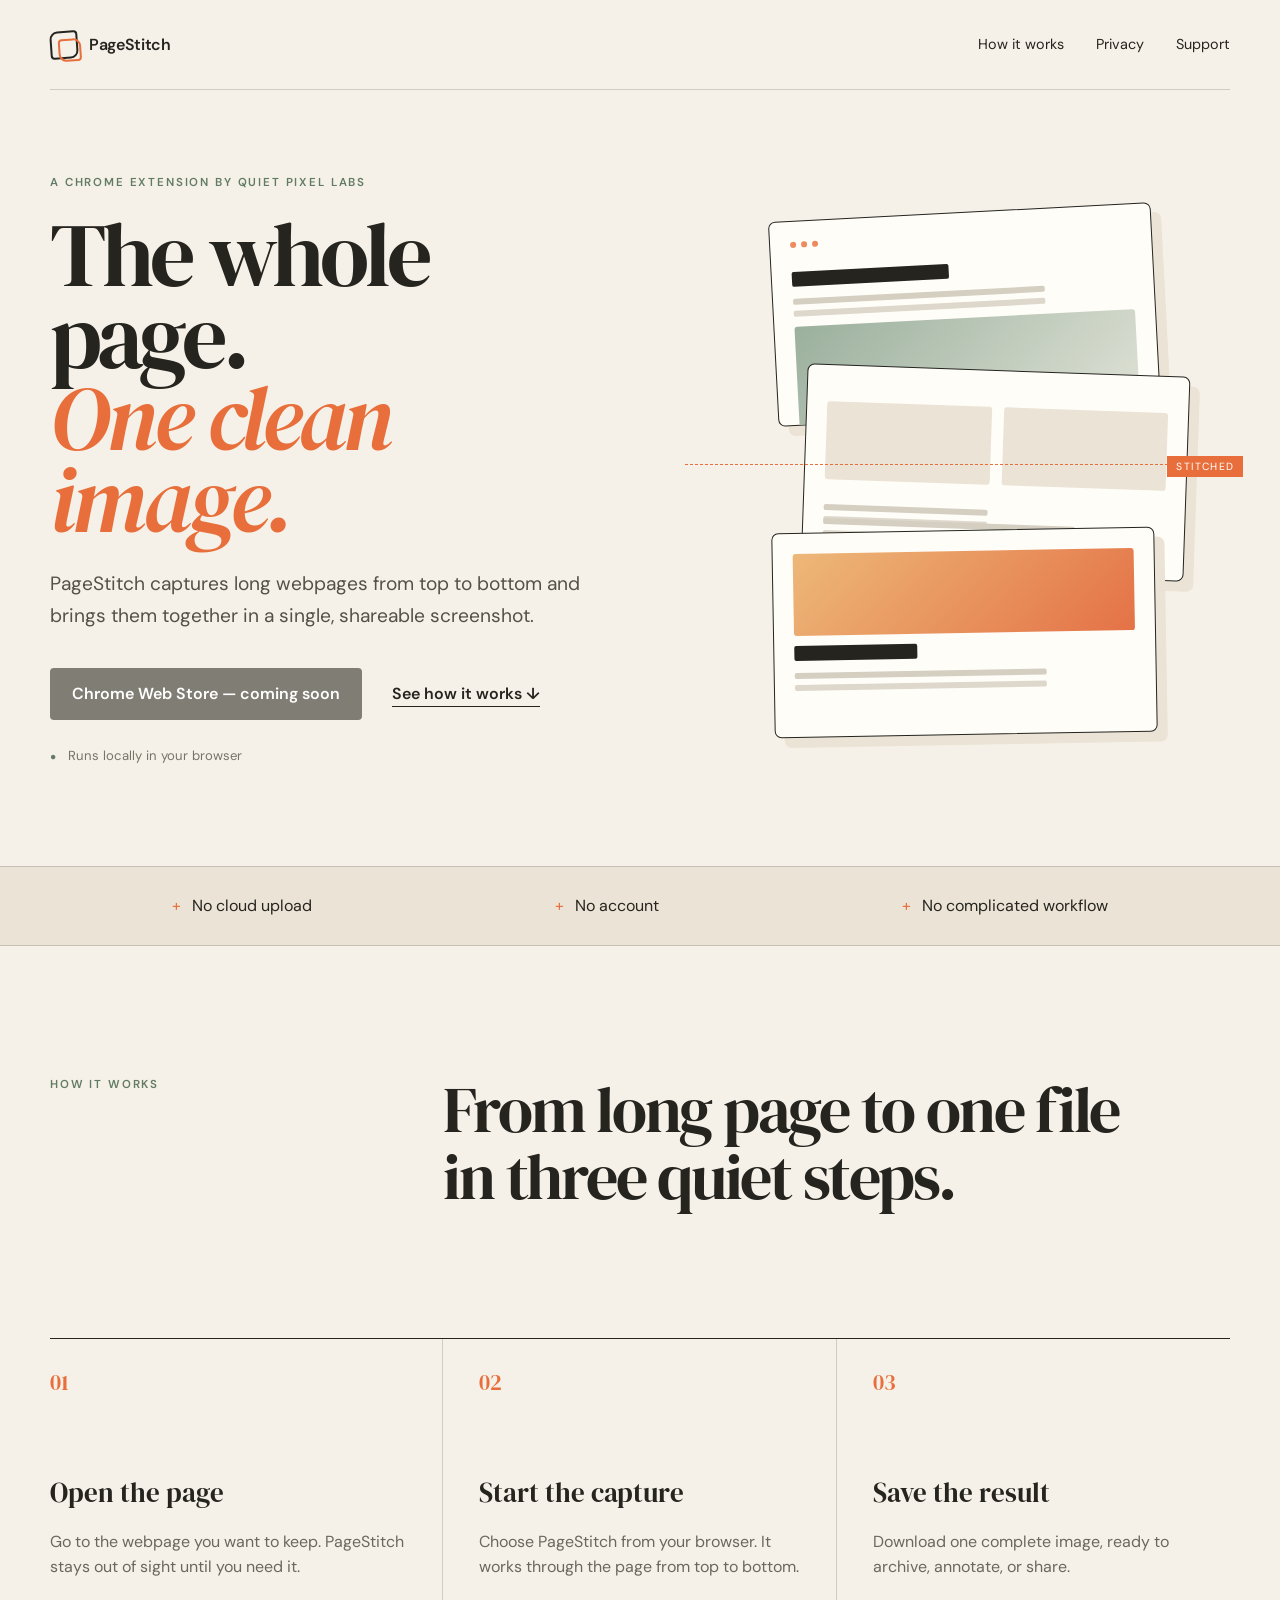
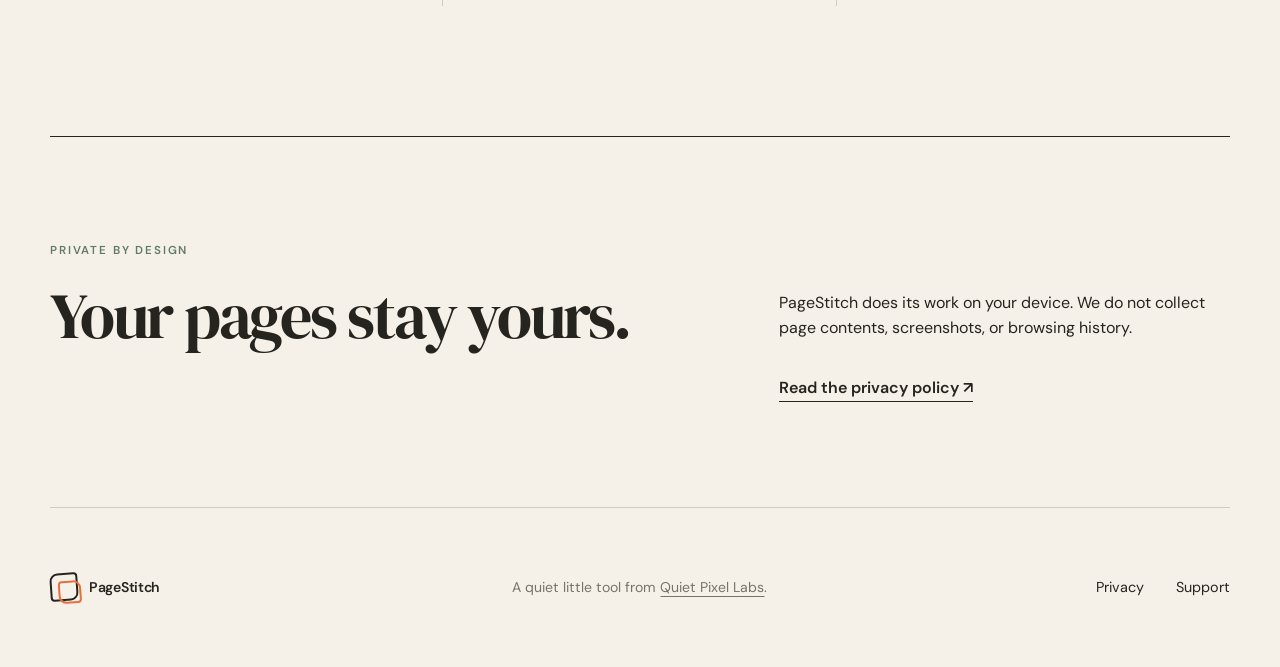
==== pagestitch/index.html @ e84ce22e "initial pages push" ====
<!doctype html>
<html lang="en">
<head>
  <meta charset="utf-8">
  <meta name="viewport" content="width=device-width, initial-scale=1">
  <title>PageStitch — Full-page screenshots, made simple</title>
  <meta name="description" content="PageStitch is a focused Chrome extension for capturing complete webpages as a single image.">
  <meta name="theme-color" content="#f5f1e8">
  <meta property="og:type" content="website">
  <meta property="og:url" content="https://quietpixellabs.github.io/pagestitch/">
  <meta property="og:title" content="PageStitch — Full-page screenshots, made simple">
  <meta property="og:description" content="Capture the whole page. Keep it in one clean image.">
  <meta property="og:image" content="https://quietpixellabs.github.io/pagestitch/og.png">
  <meta name="twitter:card" content="summary_large_image">
  <meta name="twitter:title" content="PageStitch — Full-page screenshots, made simple">
  <meta name="twitter:description" content="Capture the whole page. Keep it in one clean image.">
  <meta name="twitter:image" content="https://quietpixellabs.github.io/pagestitch/og.png">
  <link rel="canonical" href="https://quietpixellabs.github.io/pagestitch/">
  <link rel="stylesheet" href="/assets/site.css">
</head>
<body>
  <header class="nav shell">
    <a class="brand" href="/pagestitch/" aria-label="PageStitch home"><span class="brand-mark stitch" aria-hidden="true"></span><span>PageStitch</span></a>
    <nav aria-label="Main navigation"><a href="#how-it-works">How it works</a><a href="/pagestitch/privacy/">Privacy</a><a href="https://github.com/quietpixellabs/quietpixellabs.github.io/issues">Support</a></nav>
  </header>

  <main>
    <section class="hero shell">
      <div class="hero-copy">
        <p class="eyebrow">A Chrome extension by Quiet Pixel Labs</p>
        <h1>The whole page.<br><em>One clean image.</em></h1>
        <p class="lede">PageStitch captures long webpages from top to bottom and brings them together in a single, shareable screenshot.</p>
        <div class="hero-actions">
          <span class="button button-disabled" aria-label="Chrome Web Store release coming soon">Chrome Web Store — coming soon</span>
          <a class="text-link" href="#how-it-works">See how it works <span aria-hidden="true">&#8595;</span></a>
        </div>
        <p class="trust-line"><span aria-hidden="true">&#9679;</span> Runs locally in your browser</p>
      </div>
      <div class="capture-demo" aria-label="Illustration of PageStitch combining sections of a webpage into one image">
        <div class="browser-card card-one"><div class="browser-bar"><i></i><i></i><i></i></div><div class="mock-title"></div><div class="mock-copy"></div><div class="mock-image"></div></div>
        <div class="browser-card card-two"><div class="mock-row"><span></span><span></span></div><div class="mock-copy short"></div><div class="mock-copy"></div></div>
        <div class="browser-card card-three"><div class="mock-image warm"></div><div class="mock-title small"></div><div class="mock-copy"></div></div>
        <div class="stitch-line"><span>stitched</span></div>
      </div>
    </section>

    <section class="proof-strip" aria-label="Product benefits"><div class="shell"><span>No cloud upload</span><span>No account</span><span>No complicated workflow</span></div></section>

    <section class="how shell" id="how-it-works">
      <div class="section-heading"><p class="eyebrow">How it works</p><h2>From long page to one file<br>in three quiet steps.</h2></div>
      <ol class="steps">
        <li><span class="step-number">01</span><h3>Open the page</h3><p>Go to the webpage you want to keep. PageStitch stays out of sight until you need it.</p></li>
        <li><span class="step-number">02</span><h3>Start the capture</h3><p>Choose PageStitch from your browser. It works through the page from top to bottom.</p></li>
        <li><span class="step-number">03</span><h3>Save the result</h3><p>Download one complete image, ready to archive, annotate, or share.</p></li>
      </ol>
    </section>

    <section class="privacy-callout shell">
      <div><p class="eyebrow">Private by design</p><h2>Your pages stay yours.</h2></div>
      <div><p>PageStitch does its work on your device. We do not collect page contents, screenshots, or browsing history.</p><a class="text-link" href="/pagestitch/privacy/">Read the privacy policy <span aria-hidden="true">&#8599;</span></a></div>
    </section>
  </main>

  <footer class="footer shell"><a class="brand" href="/pagestitch/"><span class="brand-mark stitch" aria-hidden="true"></span><span>PageStitch</span></a><p>A quiet little tool from <a href="/">Quiet Pixel Labs</a>.</p><nav aria-label="Footer navigation"><a href="/pagestitch/privacy/">Privacy</a><a href="https://github.com/quietpixellabs/quietpixellabs.github.io/issues">Support</a></nav></footer>
</body>
</html>
---- assets/site.css ----
@import url('https://fonts.googleapis.com/css2?family=DM+Sans:wght@400;500;600&family=DM+Serif+Display:ital@0;1&display=swap');

:root { --ink:#25241f; --paper:#f5f1e8; --cream:#ebe4d6; --orange:#e86f3b; --sage:#627b65; --line:rgba(37,36,31,.18); --serif:"DM Serif Display",Georgia,serif; --sans:"DM Sans",Arial,sans-serif; }
* { box-sizing:border-box; }
html { scroll-behavior:smooth; }
body { margin:0; color:var(--ink); background:var(--paper); font-family:var(--sans); font-size:16px; line-height:1.6; }
a { color:inherit; text-decoration-thickness:1px; text-underline-offset:4px; }
.shell { width:min(1180px, calc(100% - 48px)); margin-inline:auto; }
.nav { min-height:90px; display:flex; align-items:center; justify-content:space-between; border-bottom:1px solid var(--line); }
.brand { display:inline-flex; align-items:center; gap:11px; font-weight:600; text-decoration:none; letter-spacing:-.02em; }
.brand-mark { width:28px; height:28px; display:inline-block; border:2px solid var(--ink); border-radius:8px 4px 8px 4px; transform:rotate(-4deg); position:relative; }
.brand-mark::after { content:""; position:absolute; inset:6px -5px -5px 6px; border:2px solid var(--orange); border-radius:4px 8px 4px 8px; }
.nav nav,.footer nav { display:flex; gap:32px; }
.nav nav a,.footer nav a { text-decoration:none; font-size:.9rem; }
.nav nav a:hover,.footer nav a:hover { color:var(--orange); }
.hero { min-height:700px; display:grid; grid-template-columns:1.02fr .98fr; align-items:center; gap:8%; padding-block:84px 100px; }
.eyebrow { margin:0 0 22px; color:var(--sage); text-transform:uppercase; font-size:.72rem; font-weight:600; letter-spacing:.16em; }
h1,h2,h3,p { margin-top:0; }
.hero h1,.publisher-card h1,.policy h1 { margin-bottom:28px; font-family:var(--serif); font-size:clamp(4rem,7vw,7.5rem); line-height:.91; letter-spacing:-.045em; font-weight:400; }
.hero h1 em { color:var(--orange); font-weight:400; }
.lede { max-width:580px; color:#545149; font-size:1.2rem; line-height:1.65; }
.hero-actions { display:flex; align-items:center; gap:30px; margin-top:36px; }
.button { display:inline-flex; align-items:center; min-height:52px; padding:0 22px; background:var(--ink); color:white; border-radius:4px; font-weight:600; }
.button-disabled { background:#807d74; cursor:not-allowed; }
.text-link { font-weight:600; text-decoration:none; border-bottom:1px solid currentColor; }
.text-link:hover { color:var(--orange); }
.trust-line { margin:25px 0 0; color:#77736a; font-size:.82rem; }
.trust-line span { color:var(--sage); font-size:.65rem; margin-right:8px; }
.capture-demo { height:580px; position:relative; display:flex; flex-direction:column; justify-content:center; align-items:center; }
.browser-card { width:72%; height:205px; padding:20px; position:absolute; background:#fffdf8; border:1px solid var(--ink); border-radius:7px; box-shadow:10px 10px 0 var(--cream); overflow:hidden; }
.card-one { top:32px; transform:rotate(-3deg); }
.card-two { top:190px; left:20%; transform:rotate(2deg); }
.card-three { top:350px; transform:rotate(-1deg); }
.browser-bar { display:flex; gap:5px; padding-bottom:14px; }
.browser-bar i { width:6px; height:6px; border-radius:50%; background:var(--orange); opacity:.8; }
.mock-title { width:46%; height:15px; background:var(--ink); border-radius:2px; margin:10px 0 12px; }
.mock-title.small { width:36%; }
.mock-copy { width:74%; height:6px; background:#d5cfc2; border-radius:2px; margin:8px 0; box-shadow:0 12px 0 #ded8cc; }
.mock-copy.short { width:48%; }
.mock-image { height:100px; margin-top:22px; border-radius:3px; background:linear-gradient(135deg,#9bb09e,#dfe2d6); }
.mock-image.warm { height:82px; margin-top:0; background:linear-gradient(135deg,#edb879,#e47247); }
.mock-row { display:flex; gap:12px; margin:16px 0 25px; }.mock-row span { flex:1; height:78px; background:var(--cream); border-radius:3px; }
.stitch-line { z-index:3; width:105%; position:absolute; top:49%; border-top:1px dashed var(--orange); text-align:right; }
.stitch-line span { position:relative; top:-13px; padding:4px 9px; color:white; background:var(--orange); font-size:.65rem; text-transform:uppercase; letter-spacing:.13em; }
.proof-strip { border-block:1px solid var(--line); background:var(--cream); }
.proof-strip .shell { min-height:78px; display:flex; align-items:center; justify-content:space-around; }
.proof-strip span::before { content:"+"; margin-right:11px; color:var(--orange); }
.how { padding-block:130px; }
.section-heading { display:grid; grid-template-columns:1fr 2fr; margin-bottom:75px; }
.section-heading h2,.privacy-callout h2 { font-family:var(--serif); font-size:clamp(2.7rem,5vw,5rem); line-height:1.05; letter-spacing:-.035em; font-weight:400; }
.steps { list-style:none; padding:0; margin:0; display:grid; grid-template-columns:repeat(3,1fr); border-top:1px solid var(--ink); }
.steps li { padding:26px 36px 10px 0; border-right:1px solid var(--line); }.steps li+li { padding-left:36px; }.steps li:last-child { border-right:0; }
.step-number { color:var(--orange); font-family:var(--serif); font-size:1.4rem; }
.steps h3 { margin:70px 0 14px; font-family:var(--serif); font-size:1.7rem; font-weight:400; }
.steps p { color:#6b675f; }
.privacy-callout { display:grid; grid-template-columns:1.3fr 1fr; gap:12%; padding-block:105px; border-top:1px solid var(--ink); }
.privacy-callout h2 { margin:0; }.privacy-callout > div:last-child { padding-top:48px; }.privacy-callout .text-link { display:inline-block; margin-top:18px; }
.footer { min-height:160px; display:grid; grid-template-columns:1fr 1fr 1fr; align-items:center; border-top:1px solid var(--line); font-size:.88rem; }.footer p { margin:0; text-align:center; color:#77736a; }.footer nav { justify-content:flex-end; }
.policy { display:grid; grid-template-columns:1fr 2fr; gap:12%; padding-block:110px 150px; }
.policy aside { position:sticky; top:40px; align-self:start; }.policy h1 { font-size:clamp(3.6rem,6vw,6.5rem); }.updated { color:#77736a; font-size:.82rem; line-height:1.6; }
.policy article { max-width:720px; }.policy-intro { padding-bottom:45px; border-bottom:1px solid var(--ink); font-family:var(--serif); font-size:1.8rem; line-height:1.45; }.policy section { padding:40px 0 28px; border-bottom:1px solid var(--line); }.policy h2 { font-family:var(--serif); font-size:1.65rem; font-weight:400; }.policy article p:not(.policy-intro) { color:#5f5b53; }
.publisher-page { min-height:100vh; background:var(--ink); color:var(--paper); }.publisher-shell { width:min(1050px,calc(100% - 48px)); min-height:100vh; margin:auto; padding:42px 0 25px; display:flex; flex-direction:column; }.publisher-page .brand-mark { border-color:var(--paper); }.publisher-card { margin:auto 0; padding:80px 0; }.publisher-card h1 { max-width:850px; font-size:clamp(4rem,9vw,8rem); }.publisher-card .lede { color:#aaa69d; }.product-link { max-width:600px; display:flex; justify-content:space-between; align-items:center; margin-top:55px; padding:24px 0; border-block:1px solid rgba(255,255,255,.25); text-decoration:none; }.product-link strong,.product-link small { display:block; }.product-link small { margin-top:4px; color:#aaa69d; }.product-link > span:last-child { color:var(--orange); font-size:1.6rem; }.publisher-shell footer { display:flex; justify-content:space-between; color:#918e86; font-size:.8rem; }
@media (max-width:760px) { .shell { width:min(100% - 32px,1180px); }.nav { min-height:74px; }.nav nav { gap:17px; }.nav nav a:first-child { display:none; }.hero { min-height:auto; grid-template-columns:1fr; padding-block:70px 80px; gap:45px; }.hero h1 { font-size:clamp(3.6rem,17vw,5.2rem); }.capture-demo { height:430px; }.browser-card { width:78%; height:165px; }.card-one { top:5px; }.card-two { top:130px; }.card-three { top:255px; }.proof-strip .shell { flex-direction:column; align-items:flex-start; gap:10px; padding-block:22px; }.section-heading,.privacy-callout,.policy { grid-template-columns:1fr; }.how { padding-block:90px; }.section-heading { margin-bottom:50px; }.steps { grid-template-columns:1fr; }.steps li,.steps li+li { padding:26px 0 35px; border-right:0; border-bottom:1px solid var(--line); }.steps h3 { margin-top:35px; }.privacy-callout { gap:10px; padding-block:80px; }.privacy-callout > div:last-child { padding-top:0; }.footer { grid-template-columns:1fr 1fr; gap:22px; padding-block:36px; }.footer p { display:none; }.policy { padding-block:70px 100px; }.policy aside { position:static; }.hero-actions { align-items:flex-start; flex-direction:column; gap:18px; }.publisher-card { padding:60px 0; } }
@media (prefers-reduced-motion:reduce) { html { scroll-behavior:auto; } }
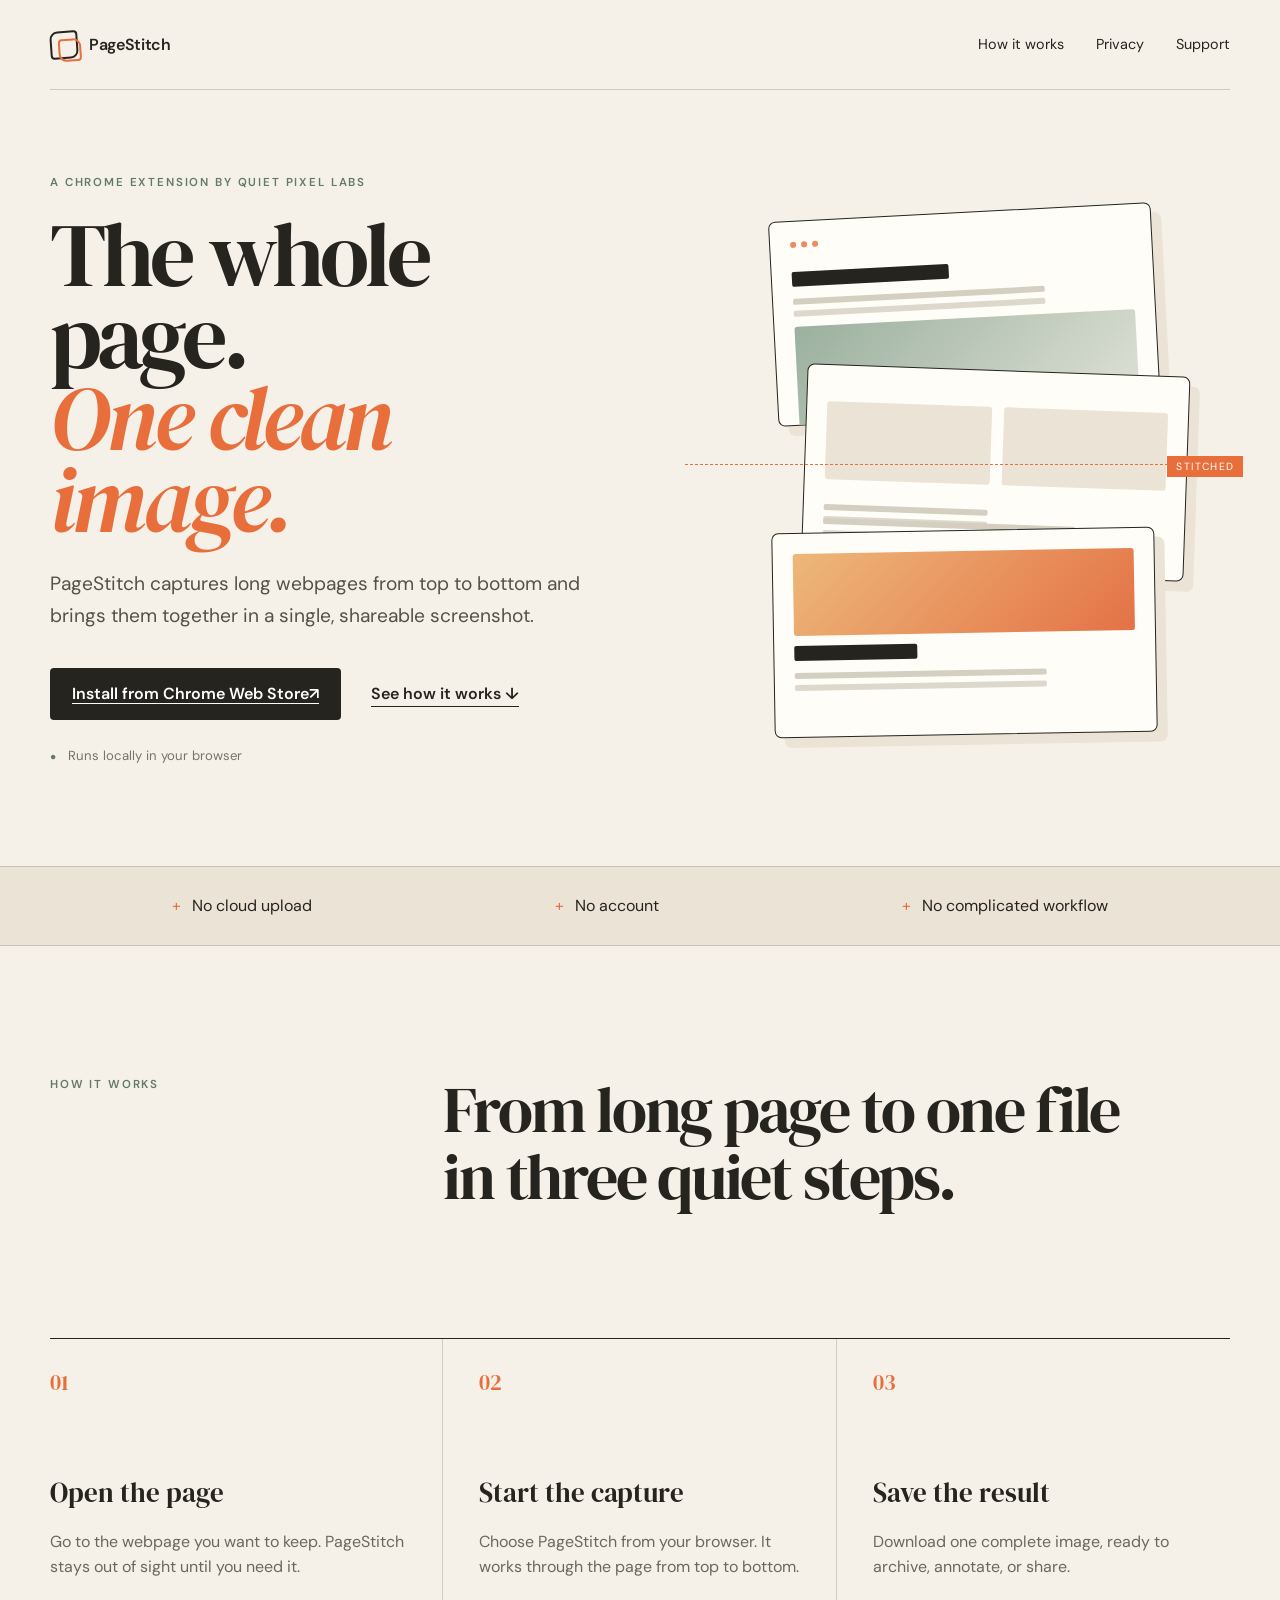
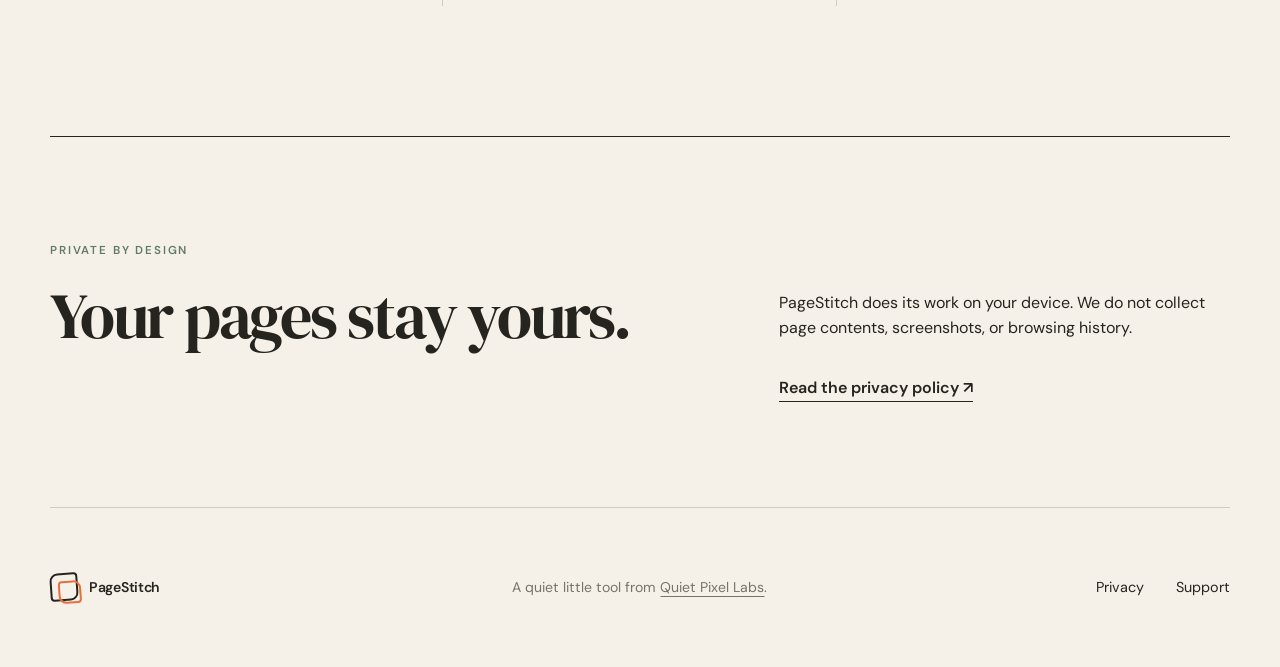
==== commit 3738ad06: "Link PageStitch landing page to store" ====
--- a/pagestitch/index.html
+++ b/pagestitch/index.html
@@ -16,12 +16,13 @@
   <meta name="twitter:description" content="Capture the whole page. Keep it in one clean image.">
   <meta name="twitter:image" content="https://quietpixellabs.github.io/pagestitch/og.png">
   <link rel="canonical" href="https://quietpixellabs.github.io/pagestitch/">
+  <link rel="icon" href="/assets/quiet-pixel-labs-mark.svg" type="image/svg+xml">
   <link rel="stylesheet" href="/assets/site.css">
 </head>
 <body>
   <header class="nav shell">
     <a class="brand" href="/pagestitch/" aria-label="PageStitch home"><span class="brand-mark stitch" aria-hidden="true"></span><span>PageStitch</span></a>
-    <nav aria-label="Main navigation"><a href="#how-it-works">How it works</a><a href="/pagestitch/privacy/">Privacy</a><a href="https://github.com/quietpixellabs/quietpixellabs.github.io/issues">Support</a></nav>
+    <nav aria-label="Main navigation"><a href="#how-it-works">How it works</a><a href="/pagestitch/privacy/">Privacy</a><a href="/pagestitch/support/">Support</a></nav>
   </header>
 
   <main>
@@ -31,7 +32,7 @@
         <h1>The whole page.<br><em>One clean image.</em></h1>
         <p class="lede">PageStitch captures long webpages from top to bottom and brings them together in a single, shareable screenshot.</p>
         <div class="hero-actions">
-          <span class="button button-disabled" aria-label="Chrome Web Store release coming soon">Chrome Web Store — coming soon</span>
+          <a class="button" href="https://chromewebstore.google.com/detail/pagestitch-%E2%80%94-full-page-sc/ehihgenghpgmhhmbaahmkbkiofmbjknb" target="_blank" rel="noopener">Install from Chrome Web Store <span aria-hidden="true">&#8599;</span></a>
           <a class="text-link" href="#how-it-works">See how it works <span aria-hidden="true">&#8595;</span></a>
         </div>
         <p class="trust-line"><span aria-hidden="true">&#9679;</span> Runs locally in your browser</p>
@@ -61,6 +62,6 @@
     </section>
   </main>
 
-  <footer class="footer shell"><a class="brand" href="/pagestitch/"><span class="brand-mark stitch" aria-hidden="true"></span><span>PageStitch</span></a><p>A quiet little tool from <a href="/">Quiet Pixel Labs</a>.</p><nav aria-label="Footer navigation"><a href="/pagestitch/privacy/">Privacy</a><a href="https://github.com/quietpixellabs/quietpixellabs.github.io/issues">Support</a></nav></footer>
+  <footer class="footer shell"><a class="brand" href="/pagestitch/"><span class="brand-mark stitch" aria-hidden="true"></span><span>PageStitch</span></a><p>A quiet little tool from <a href="/">Quiet Pixel Labs</a>.</p><nav aria-label="Footer navigation"><a href="/pagestitch/privacy/">Privacy</a><a href="/pagestitch/support/">Support</a></nav></footer>
 </body>
 </html>
--- a/assets/site.css
+++ b/assets/site.css
@@ -59,6 +59,7 @@
 .policy { display:grid; grid-template-columns:1fr 2fr; gap:12%; padding-block:110px 150px; }
 .policy aside { position:sticky; top:40px; align-self:start; }.policy h1 { font-size:clamp(3.6rem,6vw,6.5rem); }.updated { color:#77736a; font-size:.82rem; line-height:1.6; }
 .policy article { max-width:720px; }.policy-intro { padding-bottom:45px; border-bottom:1px solid var(--ink); font-family:var(--serif); font-size:1.8rem; line-height:1.45; }.policy section { padding:40px 0 28px; border-bottom:1px solid var(--line); }.policy h2 { font-family:var(--serif); font-size:1.65rem; font-weight:400; }.policy article p:not(.policy-intro) { color:#5f5b53; }
-.publisher-page { min-height:100vh; background:var(--ink); color:var(--paper); }.publisher-shell { width:min(1050px,calc(100% - 48px)); min-height:100vh; margin:auto; padding:42px 0 25px; display:flex; flex-direction:column; }.publisher-page .brand-mark { border-color:var(--paper); }.publisher-card { margin:auto 0; padding:80px 0; }.publisher-card h1 { max-width:850px; font-size:clamp(4rem,9vw,8rem); }.publisher-card .lede { color:#aaa69d; }.product-link { max-width:600px; display:flex; justify-content:space-between; align-items:center; margin-top:55px; padding:24px 0; border-block:1px solid rgba(255,255,255,.25); text-decoration:none; }.product-link strong,.product-link small { display:block; }.product-link small { margin-top:4px; color:#aaa69d; }.product-link > span:last-child { color:var(--orange); font-size:1.6rem; }.publisher-shell footer { display:flex; justify-content:space-between; color:#918e86; font-size:.8rem; }
+.publisher-page { min-height:100vh; background:var(--paper); color:var(--ink); }.publisher-shell { width:min(1050px,calc(100% - 48px)); min-height:100vh; margin:auto; padding:42px 0 25px; display:flex; flex-direction:column; }.publisher-card { margin:auto 0; padding:80px 0; }.publisher-card h1 { max-width:850px; font-size:clamp(4rem,9vw,8rem); }.publisher-card .lede { color:#5f5b53; }.product-link { max-width:600px; display:flex; justify-content:space-between; align-items:center; margin-top:55px; padding:24px 0; border-block:1px solid var(--line); text-decoration:none; }.product-link strong,.product-link small { display:block; }.product-link small { margin-top:4px; color:#6b675f; }.product-link > span:last-child { color:var(--orange); font-size:1.6rem; }.publisher-shell footer { display:flex; justify-content:space-between; color:#77736a; font-size:.8rem; }
+.publisher-logo { display:block; width:min(360px,72vw); text-decoration:none; }.publisher-logo img { display:block; width:100%; height:auto; }
 @media (max-width:760px) { .shell { width:min(100% - 32px,1180px); }.nav { min-height:74px; }.nav nav { gap:17px; }.nav nav a:first-child { display:none; }.hero { min-height:auto; grid-template-columns:1fr; padding-block:70px 80px; gap:45px; }.hero h1 { font-size:clamp(3.6rem,17vw,5.2rem); }.capture-demo { height:430px; }.browser-card { width:78%; height:165px; }.card-one { top:5px; }.card-two { top:130px; }.card-three { top:255px; }.proof-strip .shell { flex-direction:column; align-items:flex-start; gap:10px; padding-block:22px; }.section-heading,.privacy-callout,.policy { grid-template-columns:1fr; }.how { padding-block:90px; }.section-heading { margin-bottom:50px; }.steps { grid-template-columns:1fr; }.steps li,.steps li+li { padding:26px 0 35px; border-right:0; border-bottom:1px solid var(--line); }.steps h3 { margin-top:35px; }.privacy-callout { gap:10px; padding-block:80px; }.privacy-callout > div:last-child { padding-top:0; }.footer { grid-template-columns:1fr 1fr; gap:22px; padding-block:36px; }.footer p { display:none; }.policy { padding-block:70px 100px; }.policy aside { position:static; }.hero-actions { align-items:flex-start; flex-direction:column; gap:18px; }.publisher-card { padding:60px 0; } }
 @media (prefers-reduced-motion:reduce) { html { scroll-behavior:auto; } }
